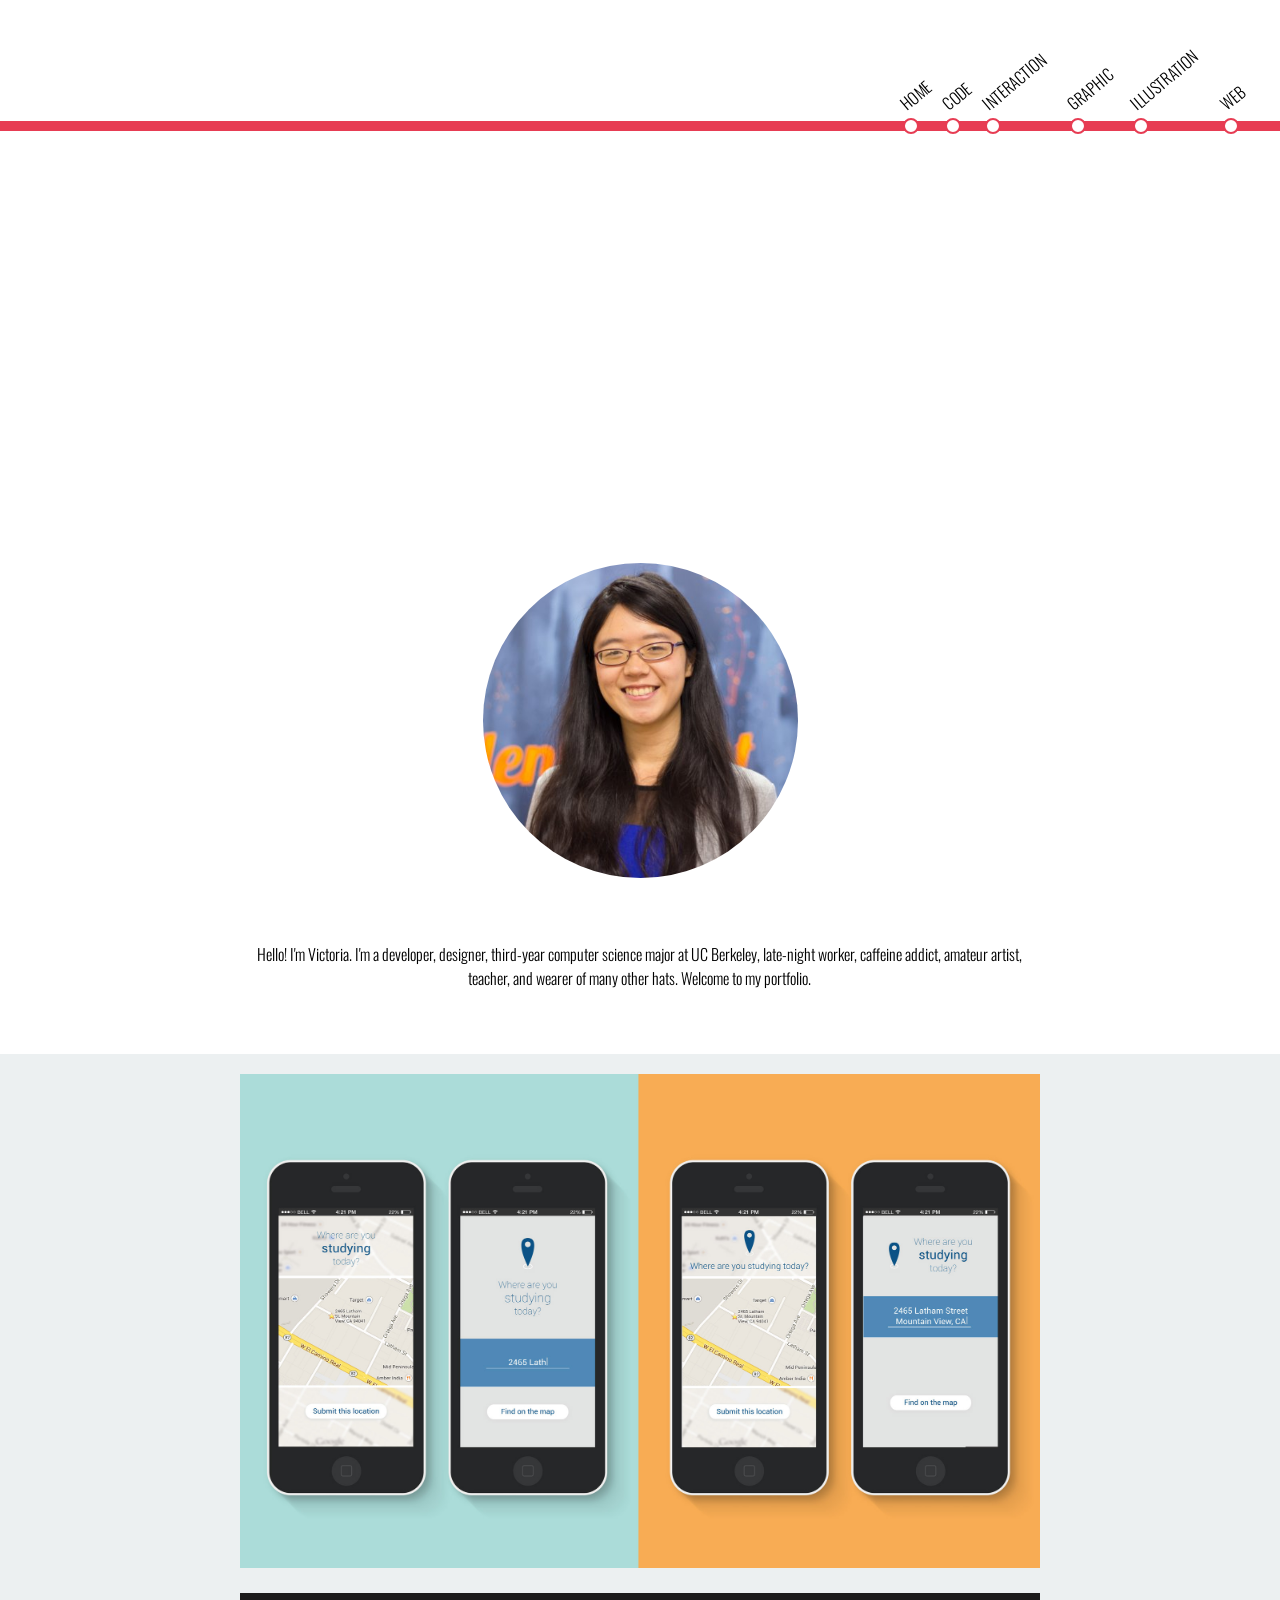
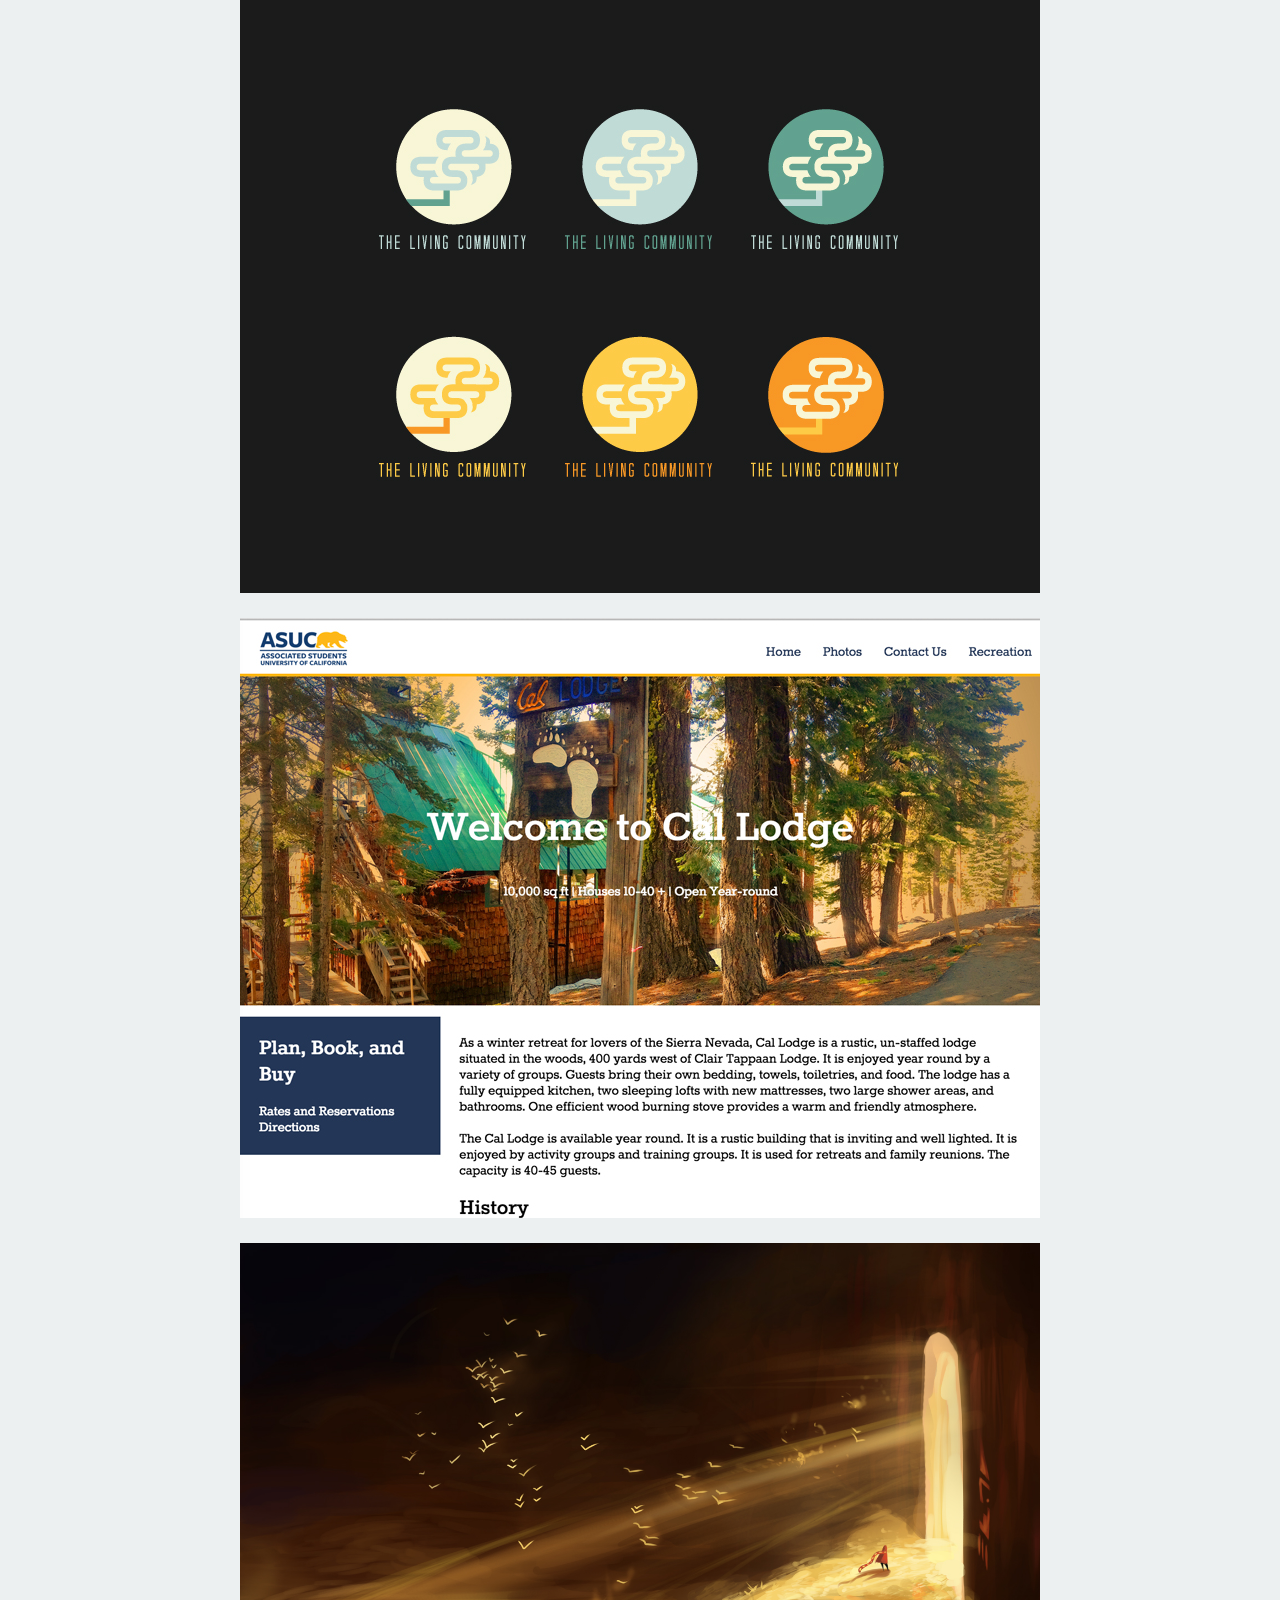
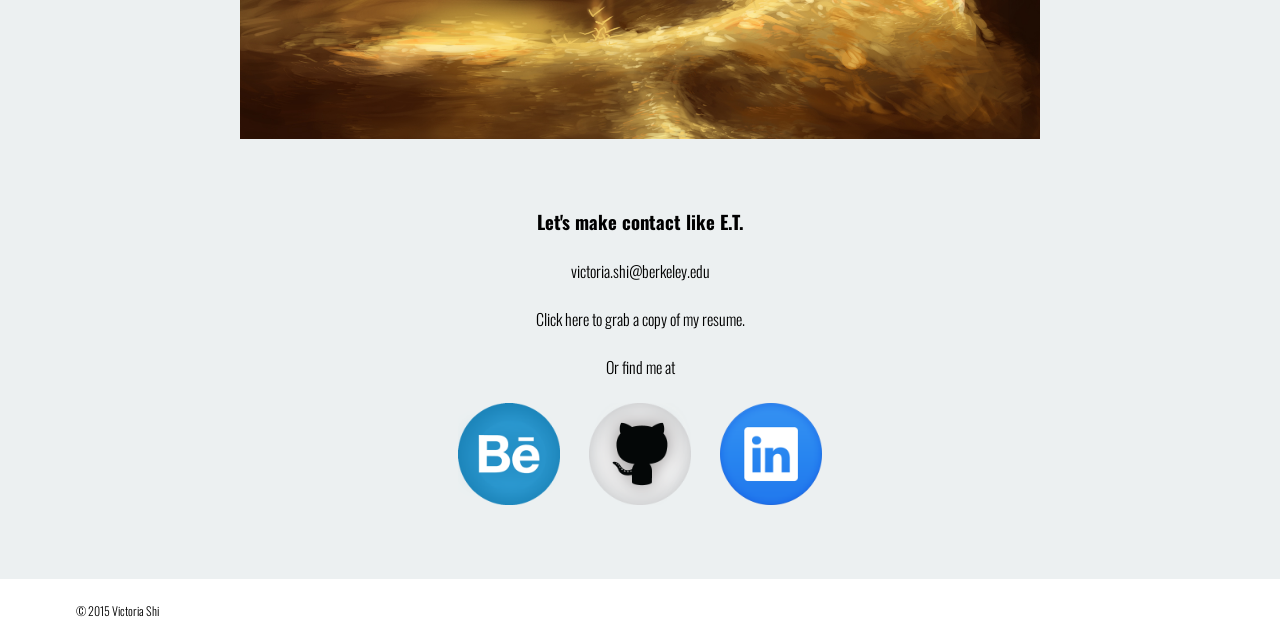
==== index.html @ dfdbf6af "add resume, highlighting" ====
<!DOCTYPE html>
<html>
    <head>
        <meta charset="utf-8">
        <meta http-equiv="X-UA-Compatible" content="IE=edge,chrome=1">
        <!-- Add jQuery library -->
        <script type="text/javascript" src="js/jquery-1.11.1.min.js"></script>
        <script type="text/javascript" src="js/jquery.fancybox.js"></script>
        <script src="js/parallax.min.js"></script>
        <script type="text/javascript" src="js/vs.js"></script>
        
        <link href='http://fonts.googleapis.com/css?family=Oswald:400,300' rel='stylesheet' type='text/css'>
        <link href='http://fonts.googleapis.com/css?family=Montserrat:400,700' rel='stylesheet' type='text/css'>
        <link type="text/css" rel="stylesheet" href="spreadsheet.css"/>    
        <link rel="icon" type="image/png" href="images/favicon.png" />
        <title>Victoria Shi</title>
        <meta name="description" content="">
    </head>
    
    <body>
        <div id="navbar" class="col-12">
            <div class="line-seperator" id="header-line"></div>
            <ul>
                <li><div class="navbar-link">
                    <a href="index.html">HOME</a>
                    </div>
                    <div class="stop"></div></li>
                <li><div class="navbar-link">
                    <a href="code.html">CODE</a>
                    </div>
                    <div class="stop"></div></li>
                <li><div class="navbar-link">
                    <a href="interactive.html">INTERACTION</a>
                    </div>
                    <div class="stop"></div></li>
                <li><div class="navbar-link">
                    <a href="graphic.html">GRAPHIC</a>
                    </div>
                    <div class="stop"></div></li>
                <li>
                    <div class="navbar-link">
                    <a href="illustration.html">ILLUSTRATION</a>
                    </div>
                    <div class="stop"></div></li>
                <li>
                    <div class="navbar-link">
                    <a href="web.html">WEB</a>
                    </div>
                    <div class="stop"></div></li>
            </ul>
        </div>
        <div class="parallax-window" id="header" data-parallax="scroll" data-image-src="images/subway_tunnel_edited.jpg" data-natural-width="2048" data-natural-height="1365">
            <div style="display: table-cell; text-align: center; vertical-align: middle">
                <h1 style="font-weight: 400; color:white">DEVELOP + DESIGN</h1>
                <p style="color:white">portfolio of victoria shi</p>
            </div>
        </div>
        <div id="prof-pic" class="col-12">
            <div id="circ-container">
            <img src="images/prof_pic.jpg" style="max-width:100%; max-height:100%">
            </div>
        </div>
        <div class="row">
        <div class="col-1"></div>
        <div class="col-10">
            <p style="max-width: 800px; margin:auto">Hello! I'm Victoria. I'm a developer, designer, third-year computer science major at UC Berkeley, late-night worker, caffeine addict, amateur artist, teacher, and wearer of many other hats. Welcome to my portfolio.</p>
        </div>
        <div class="col-1"></div>
        </div>
        
        <div class="index-portfolio">
            <ul>
                <li><a href="interactive.html"><img src="images/interactive/udacity_ios_mockup.jpg" style="height: 100%; width: 100%; max-width: 100%"></a></li>
                <li><a href="graphic.html"><img src="images/graphic/living_community.jpg" style="width: 100%; height: auto; max-width: 100%"></a></li>
                    <li><a href="web.html"><img src="images/web/CalLodge_home.jpg" style="height: 100%; width: 100%; max-width: 100%"></a></li>
                <li><a href="illustration.html"><img src="images/illustration/journey.jpg" style="height: 100%; width: 100%; max-width: 100%"></a></li>
            </ul>
        </div>
        <!--CONTACT-->
        <div class="row" id="contact">
            <div class="col-12">
                <h3>Let's make contact like E.T.</h3>
                <br>
                <p><a href="mailto:victoria.shi@berkeley.edu">victoria.shi@berkeley.edu</a></p><br>
                <p><a href="VictoriaShi_resume.pdf" download>Click here to grab a copy of my resume.</a></p><br>
                <p>Or find me at</p>
                <br>
                <div class="button" id="behance"><a href="https://www.behance.net/vshi"><img src="images/icons/behance.png" style="width:100%"></a></div>
                <div class="button" id="github"><a href="https://github.com/vshi"><img src="images/icons/github_w.png" style="width:100%"></a></div>
                <div class="button" id="linkedin"><a href="https://www.linkedin.com/pub/victoria-shi/81/a62/714/"><img src="images/icons/linkedin.png" style="width:100%"></a></div>
                <!--
                <div class="button" id="tumblr"><a href="http://carrionboy.tumblr.com/"><img src="images/icons/tumblr.png" style="width:100%"></a></div>
                <div class="button" id="deviantart"><a href="http://itsumik.deviantart.com/"><img src="images/icons/deviantart.png" style="width:100%"></a></div>
                -->
            </div>
        </div>
        <!--CONTACT_END-->
        <!--FOOTER-->
        <div class="row" id="footer">
            <div class="col-12">
                <p>&copy; 2015 Victoria Shi</p>
            </div>
        </div>
        <!--FOOTER_END-->
        
    </body>
    
</html>
---- spreadsheet.css ----
/*! normalize.css v3.0.2 | MIT License | git.io/normalize */

/**
 * 1. Set default font family to sans-serif.
 * 2. Prevent iOS text size adjust after orientation change, without disabling
 *    user zoom.
 */

html {
  font-family: sans-serif; /* 1 */
  -ms-text-size-adjust: 100%; /* 2 */
  -webkit-text-size-adjust: 100%; /* 2 */
}

/**
 * Remove default margin.
 */

body {
  margin: 0;
}

/* HTML5 display definitions
   ========================================================================== */

/**
 * Correct `block` display not defined for any HTML5 element in IE 8/9.
 * Correct `block` display not defined for `details` or `summary` in IE 10/11
 * and Firefox.
 * Correct `block` display not defined for `main` in IE 11.
 */

article,
aside,
details,
figcaption,
figure,
footer,
header,
hgroup,
main,
menu,
nav,
section,
summary {
  display: block;
}

/**
 * 1. Correct `inline-block` display not defined in IE 8/9.
 * 2. Normalize vertical alignment of `progress` in Chrome, Firefox, and Opera.
 */

audio,
canvas,
progress,
video {
  display: inline-block; /* 1 */
  vertical-align: baseline; /* 2 */
}

/**
 * Prevent modern browsers from displaying `audio` without controls.
 * Remove excess height in iOS 5 devices.
 */

audio:not([controls]) {
  display: none;
  height: 0;
}

/**
 * Address `[hidden]` styling not present in IE 8/9/10.
 * Hide the `template` element in IE 8/9/11, Safari, and Firefox < 22.
 */

[hidden],
template {
  display: none;
}

/* Links
   ========================================================================== */

/**
 * Remove the gray background color from active links in IE 10.
 */

a {
  background-color: transparent;
}

/**
 * Improve readability when focused and also mouse hovered in all browsers.
 */

a:active,
a:hover {
  outline: 0;
}

/* Text-level semantics
   ========================================================================== */

/**
 * Address styling not present in IE 8/9/10/11, Safari, and Chrome.
 */

abbr[title] {
  border-bottom: 1px dotted;
}

/**
 * Address style set to `bolder` in Firefox 4+, Safari, and Chrome.
 */

b,
strong {
  font-weight: bold;
}

/**
 * Address styling not present in Safari and Chrome.
 */

dfn {
  font-style: italic;
}

/**
 * Address variable `h1` font-size and margin within `section` and `article`
 * contexts in Firefox 4+, Safari, and Chrome.
 */

h1 {
  font-size: 2em;
}

/**
 * Address styling not present in IE 8/9.
 */

mark {
  background: #ff0;
  color: #000;
}

/**
 * Address inconsistent and variable font size in all browsers.
 */

small {
  font-size: 80%;
}

/**
 * Prevent `sub` and `sup` affecting `line-height` in all browsers.
 */

sub,
sup {
  font-size: 75%;
  line-height: 0;
  position: relative;
  vertical-align: baseline;
}

sup {
  top: -0.5em;
}

sub {
  bottom: -0.25em;
}

/* Embedded content
   ========================================================================== */

/**
 * Remove border when inside `a` element in IE 8/9/10.
 */

img {
  border: 0;
}

/**
 * Correct overflow not hidden in IE 9/10/11.
 */

svg:not(:root) {
  overflow: hidden;
}

/* Grouping content
   ========================================================================== */

/**
 * Address margin not present in IE 8/9 and Safari.
 */

figure {
  margin: 1em 40px;
}

/**
 * Address differences between Firefox and other browsers.
 */

hr {
  -moz-box-sizing: content-box;
  box-sizing: content-box;
  height: 0;
}

/**
 * Contain overflow in all browsers.
 */

pre {
  overflow: auto;
}

/**
 * Address odd `em`-unit font size rendering in all browsers.
 */

code,
kbd,
pre,
samp {
  font-family: monospace, monospace;
  font-size: 1em;
}

/* Forms
   ========================================================================== */

/**
 * Known limitation: by default, Chrome and Safari on OS X allow very limited
 * styling of `select`, unless a `border` property is set.
 */

/**
 * 1. Correct color not being inherited.
 *    Known issue: affects color of disabled elements.
 * 2. Correct font properties not being inherited.
 * 3. Address margins set differently in Firefox 4+, Safari, and Chrome.
 */

button,
input,
optgroup,
select,
textarea {
  color: inherit; /* 1 */
  font: inherit; /* 2 */
  margin: 0; /* 3 */
}

/**
 * Address `overflow` set to `hidden` in IE 8/9/10/11.
 */

button {
  overflow: visible;
}

/**
 * Address inconsistent `text-transform` inheritance for `button` and `select`.
 * All other form control elements do not inherit `text-transform` values.
 * Correct `button` style inheritance in Firefox, IE 8/9/10/11, and Opera.
 * Correct `select` style inheritance in Firefox.
 */

button,
select {
  text-transform: none;
}

/**
 * 1. Avoid the WebKit bug in Android 4.0.* where (2) destroys native `audio`
 *    and `video` controls.
 * 2. Correct inability to style clickable `input` types in iOS.
 * 3. Improve usability and consistency of cursor style between image-type
 *    `input` and others.
 */

button,
html input[type="button"], /* 1 */
input[type="reset"],
input[type="submit"] {
  -webkit-appearance: button; /* 2 */
  cursor: pointer; /* 3 */
}

/**
 * Re-set default cursor for disabled elements.
 */

button[disabled],
html input[disabled] {
  cursor: default;
}

/**
 * Remove inner padding and border in Firefox 4+.
 */

button::-moz-focus-inner,
input::-moz-focus-inner {
  border: 0;
  padding: 0;
}

/**
 * Address Firefox 4+ setting `line-height` on `input` using `!important` in
 * the UA stylesheet.
 */

input {
  line-height: normal;
}

/**
 * It's recommended that you don't attempt to style these elements.
 * Firefox's implementation doesn't respect box-sizing, padding, or width.
 *
 * 1. Address box sizing set to `content-box` in IE 8/9/10.
 * 2. Remove excess padding in IE 8/9/10.
 */

input[type="checkbox"],
input[type="radio"] {
  box-sizing: border-box; /* 1 */
  padding: 0; /* 2 */
}

/**
 * Fix the cursor style for Chrome's increment/decrement buttons. For certain
 * `font-size` values of the `input`, it causes the cursor style of the
 * decrement button to change from `default` to `text`.
 */

input[type="number"]::-webkit-inner-spin-button,
input[type="number"]::-webkit-outer-spin-button {
  height: auto;
}

/**
 * 1. Address `appearance` set to `searchfield` in Safari and Chrome.
 * 2. Address `box-sizing` set to `border-box` in Safari and Chrome
 *    (include `-moz` to future-proof).
 */

input[type="search"] {
  -webkit-appearance: textfield; /* 1 */
  -moz-box-sizing: content-box;
  -webkit-box-sizing: content-box; /* 2 */
  box-sizing: content-box;
}

/**
 * Remove inner padding and search cancel button in Safari and Chrome on OS X.
 * Safari (but not Chrome) clips the cancel button when the search input has
 * padding (and `textfield` appearance).
 */

input[type="search"]::-webkit-search-cancel-button,
input[type="search"]::-webkit-search-decoration {
  -webkit-appearance: none;
}

/**
 * Define consistent border, margin, and padding.
 */

fieldset {
  border: 1px solid #c0c0c0;
  margin: 0 2px;
  padding: 0.35em 0.625em 0.75em;
}

/**
 * 1. Correct `color` not being inherited in IE 8/9/10/11.
 * 2. Remove padding so people aren't caught out if they zero out fieldsets.
 */

legend {
  border: 0; /* 1 */
  padding: 0; /* 2 */
}

/**
 * Remove default vertical scrollbar in IE 8/9/10/11.
 */

textarea {
  overflow: auto;
}

/**
 * Don't inherit the `font-weight` (applied by a rule above).
 * NOTE: the default cannot safely be changed in Chrome and Safari on OS X.
 */

optgroup {
  font-weight: bold;
}

/* Tables
   ========================================================================== */

/**
 * Remove most spacing between table cells.
 */

table {
  border-collapse: collapse;
  border-spacing: 0;
}

td,
th {
  padding: 0;
}

/*<!-- DEFAULT COLORS -->

             
        <!-- END DEFAULT COLORS -->*/

*{
    box-sizing: border-box; 
    margin: 0px;
    padding: 0px; 
    outline: none;
    border: 0px;
    font-family: 'Oswald', sans-serif;
    list-style: none;
}

.grid-container{
    box-sizing: border-box; 
    margin-left: auto;
    margin-right: auto;
    width: 100%; 
    max-width: 940px;      
}
.row{
    min-height:1px;
}
/*-- CLEARFIX HACK -- */ 
.row:before, .row:after {
    content:"";
    display: table ;
    clear:both;
}

[class*='col-'] {
    padding: 5% 0%;
    text-align: center;
    font-weight:300;
    float: left; 
    min-height: 1px; 
    /*-- GUTTER -- */

}

.col-1{ width: 8.33%; }
.col-2{ width: 16.67%; }
.col-3{ width: 25%; }
.col-4{ width: 33.33%; }
.col-5{ width: 41.66%; }
.col-6{ width: 50%; }
.col-7{ width: 58.33%; }
.col-8{ width: 66.67%; }
.col-9{ width: 75%; }
.col-10{ width: 83.33%; }
.col-11{ width: 91.66%; }
.col-12{ width: 100%; }
::-moz-selection { /* Code for Firefox */
    background: #E73C53;
}

::selection {
    background: #E73C53;
}
a{
    text-decoration: none;
    color: inherit;
}a:hover{
    opacity: 0.4;
    transition: .15s ease-in;
}
#navbar{
    display: block;
    height: 20vmin;
    background-color: white;
}
#navbar ul{
    float: right;
    margin-right: 2vmax;
}
#navbar li{
    padding: 20px 0px 20px 0px;
    margin-right: 0.5vw;
    display: inline-block;

}
#header-line.line-seperator{ 
    position: relative;
    top: 57px;
    height: 10px;
    z-index: 1;
    background-color: #E73C53; /*red */
}

.navbar-link{
    font-size: 1em;
    font-family: "Montserrat", sans-serif;
    display: block;
    -ms-transform: rotate(-40deg); /* IE 9 */ 
    -ms-transform-origin: 0% 50%; /* IE 9 */
    -webkit-transform: rotate(-40deg); /* Chrome, Safari, Opera */
    -webkit-transform-origin: 0% 50%; /* Chrome, Safari, Opera */
    transform: rotate(-40deg);
    transform-origin: 0% 50%;
}

.stop{
    position: relative;
    display: block;
    border-radius: 100%;
    width: 1em;
    height: 1em;
    border: 2px solid #E73C53;
    background-color: white;
    z-index: 100;
}
h1{
    font-family: "Montserrat";
    vertical-align: middle;
    display: inline-block;
    text-align: center;
    font-size: 3vmax;
    letter-spacing: 0.5vmin;
}
.parallax-window{
    display: block;
    background: transparent;
}
#header{
    width: 100%;
    height: 60vmin;
    display: table;
}
[class*='header-stop-']{
    vertical-align: middle;
    display: inline-block;
    margin-right: 1vmax;
    border-radius: 100%;
    width: 4vmax;
    height: 4vmax;
    z-index: 100;
}
.header-stop-code{
    background-color: #3498db /*blue*/;
}
.header-stop-interactive{
    background-color: #1abc9c /*turquoise*/;
}
.header-stop-graphic{
    background-color: #f1c40f /*yellow*/;
}
.header-stop-illustration{
    background-color: #9b59b6 /*purple*/;
}
.header-stop-web{
    background-color: #e67e22 /*orange*/;
}
.header-stoptxt{
    font-family: "Montserrat";
    color: white;
    font-size: 2vmax;
    top: 17%;
    position: relative;
}
#prof-pic{
    padding: 0;
}
.parallax-window p{
    font-size: 2vmax;
    font-weight: 300;
}
#smart-suds-portfolio{
    background-color: #ecf0f1;
}
.smart-suds-portfolio{
    max-width: 800px;
    background-color: white;
    padding: 30px;
    margin-left:auto;
    margin-right:auto;
}
.smart-suds-portfolio > *{
    margin-top: 15px;
    margin-bottom: 15px;
}
/*green: #8aba60*/
.smart-suds-title{
    font-family: "Montserrat";
    font-size: 3vmax;
    color: #8aba60;
}
.smart-suds-portfolio p{
    text-align: left;
    text-indent: 15px;
    font-family: "Vollkorn";
    font-weight: 400;
    font-size: 12px;
}
.smart-suds-portfolio ul{
    padding-left: 40px;
}
.smart-suds-portfolio ul li{
    list-style-type: disc;
    text-align: left;
    font-family: "Vollkorn";
    font-weight: 400;
    font-size: 12px;
}
.smart-suds-portfolio img{
    width: 80%;
}
.index-portfolio{
    background-color: #ecf0f1;
}
.index-portfolio li{
    padding-top: 20px;
    margin-left: auto;
    margin-right: auto;
    width: 100%;
    max-width: 800px;
}
#circ-container{
    margin-left: auto;
    margin-right: auto;
    margin-top: -17.5vmin;
    width: 35vmin;
    height: 35vmin;
    overflow: hidden;
    border-radius: 100%;
}
.top{
    display: block;
    height: 70vmin;
}
.portfolio{
    display: block;
    background-color: #ecf0f1; /*grey*/
}
[class*='p-item']{
    width: 100%;
    padding: 10px 0px 10px 0px;
}
[class*='p-item']:nth-child(1){
    padding-top: 20px;
}
[class*='p-item']:nth-last-child(1){
    padding-bottom: 20px;
}


.p-caption-illustration{
    width: 30vw;
}

#p-caption{
    margin: auto;
    table-layout: fixed;
}
td ul{
    font-weight:300;
    font-size: 0.8em;
}
td{
    color: black;
    border-bottom: 1px solid black;
    padding: 3px;
    height: 50px;
    width: 50px;
}
td p{
    font-weight:300;
    font-size: 0.8em;
}

th{
    height: 10px;
}
.th-code{
    background-color: #3498db;
}
.th-interactive{
    background-color: #1abc9c;
}
.th-graphic{
    background-color: #f1c40f;
}
.th-illustration{
    background-color: #9b59b6;
}
.th-web{
    background-color: #e67e22;
}
td img{
    width: 100%;
    height: 100%;
}
.p-title{
    font-family: "Montserrat";
    font-size: 3vmax;
}
[class*='p-caption']{
    vertical-align: top;
    display: inline-block;
    width: 30vw;
    
}
[class*='p-img']{
    display: inline-block;
    background-color: #ffffff;
    width: 70vw;
    height: 100%;
    overflow: hidden;
    margin-right: auto; margin-left: auto;
    margin-bottom: -5px;
}
.p-img img{
    
    width: auto;
    height: 100%;
    margin: auto;
    display: block; 
}
.p-img-illustration{
    text-align: center;
}

.title-stop{
    margin-right: 1vmax;
    display: table-cell;
    border-radius: 100%;
    width: 4vmax;
    height: 4vmax;
    background-color: #E73C53;
    z-index: 100;
}

.button{
    margin: 0% 1%;
    display:inline-block;
    overflow:hidden;
    width:8%;
}
.button:hover{
    -o-transition:.4s;
    -ms-transition:.4s;
    -moz-transition:.4s;
    -webkit-transition:.4s;
    ease-in-out:.4s;
    opacity: 0.7;
}
#contact{
    background-color: #ecf0f1;
}
#footer > [class*='col-']{
    margin-top: 10px;
    padding: 1%;
}
#footer p{
    padding-left: 5%;
    float:left;
    font-size: 0.75em;
}
.scroll-u:hover{
    -o-transition:.3s;
    -ms-transition:.3s;
    -moz-transition:.3s;
    -webkit-transition:.3s;
    ease-in-out:.3s;
    opacity: 0.7;
}
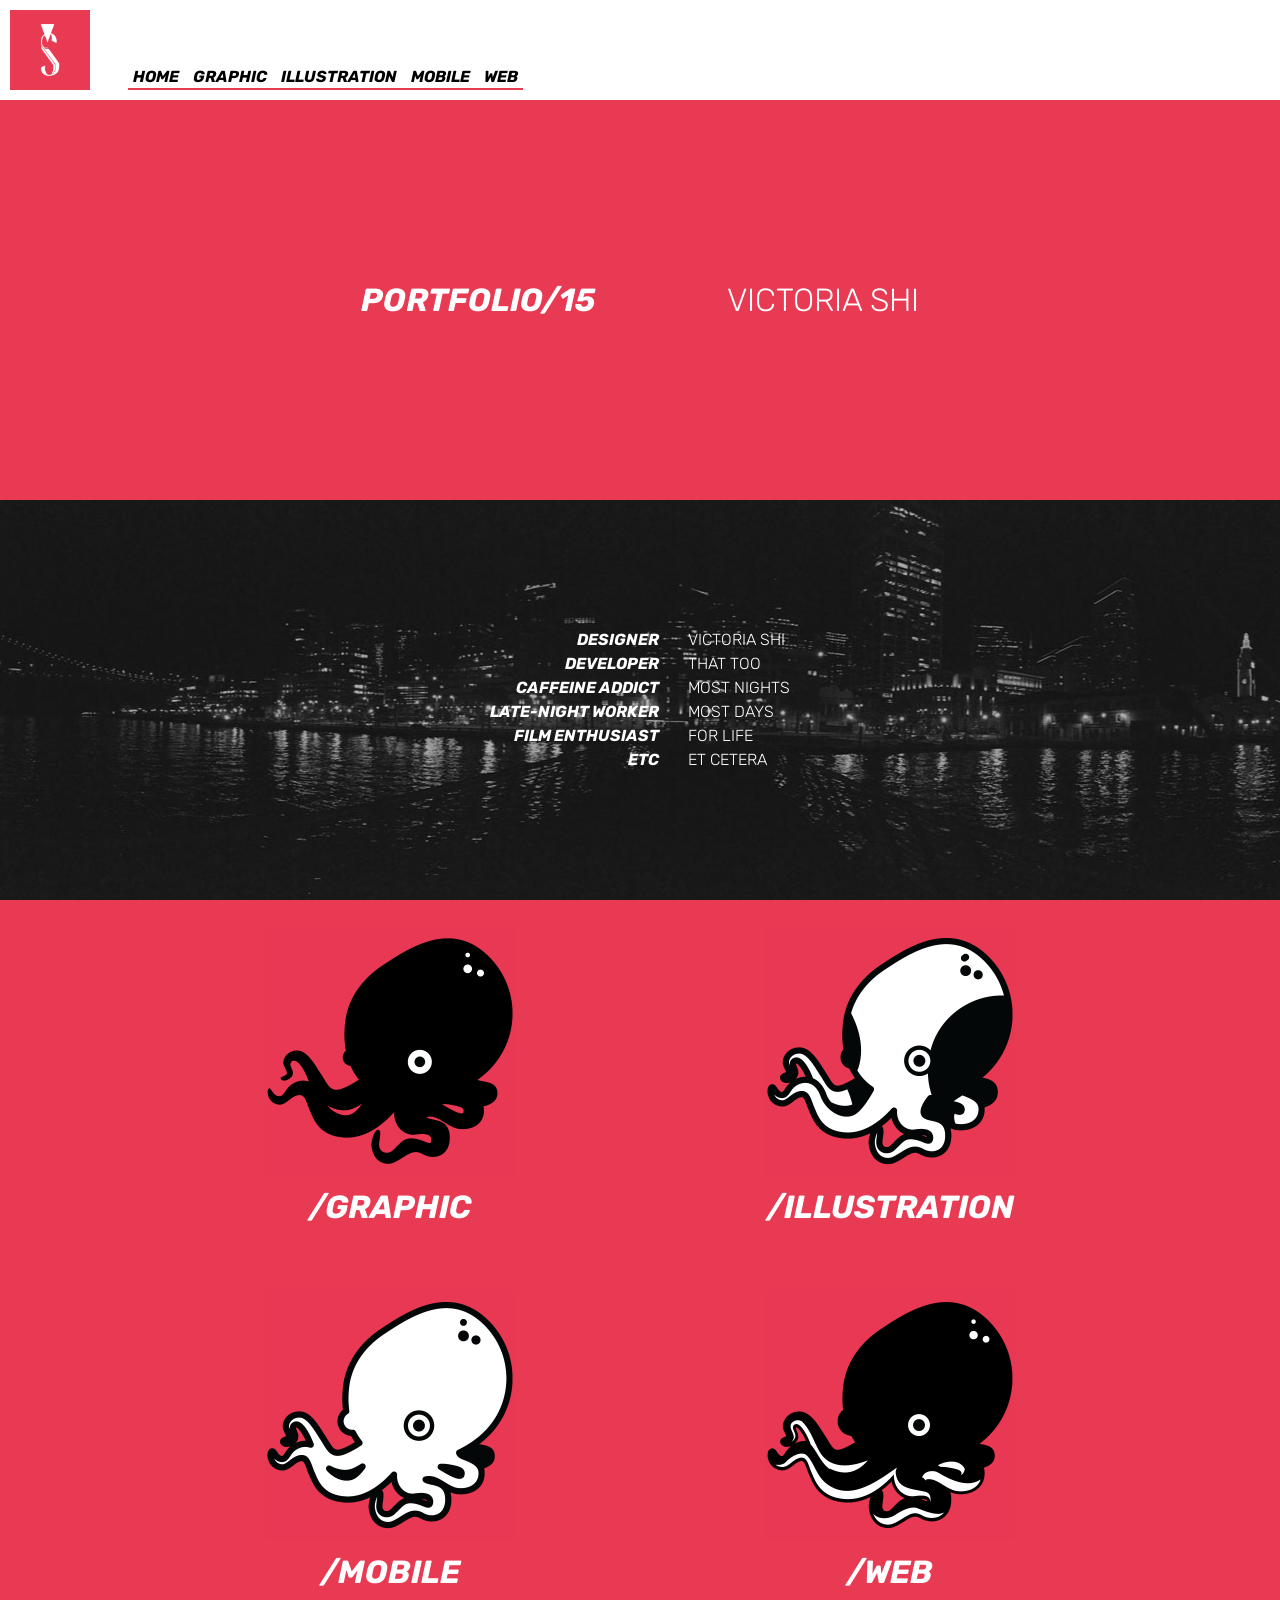
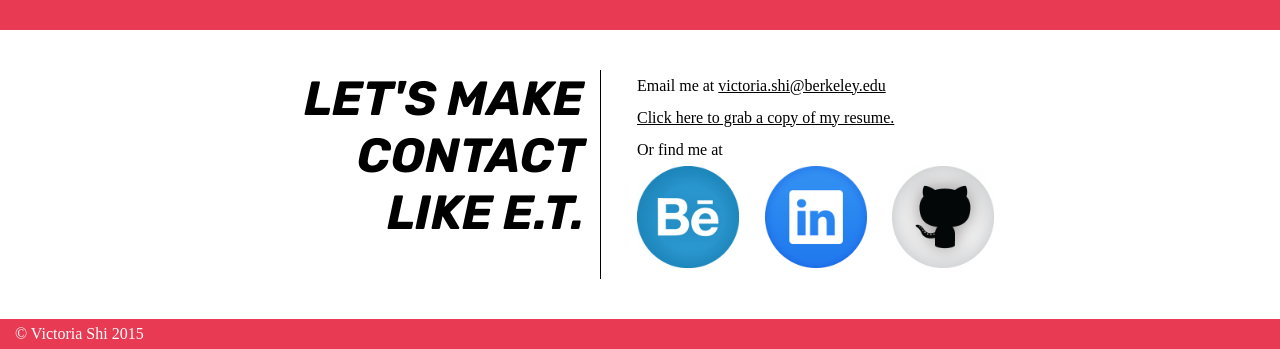
==== commit fc33eec6: "portfolio fa15" ====
--- a/index.html
+++ b/index.html
@@ -1,108 +1,137 @@
 <!DOCTYPE html>
-<html>
-    <head>
-        <meta charset="utf-8">
-        <meta http-equiv="X-UA-Compatible" content="IE=edge,chrome=1">
-        <!-- Add jQuery library -->
-        <script type="text/javascript" src="js/jquery-1.11.1.min.js"></script>
-        <script type="text/javascript" src="js/jquery.fancybox.js"></script>
-        <script src="js/parallax.min.js"></script>
-        <script type="text/javascript" src="js/vs.js"></script>
-        
-        <link href='http://fonts.googleapis.com/css?family=Oswald:400,300' rel='stylesheet' type='text/css'>
-        <link href='http://fonts.googleapis.com/css?family=Montserrat:400,700' rel='stylesheet' type='text/css'>
-        <link type="text/css" rel="stylesheet" href="spreadsheet.css"/>    
-        <link rel="icon" type="image/png" href="images/favicon.png" />
-        <title>Victoria Shi</title>
-        <meta name="description" content="">
-    </head>
+<html lang="en">
+<head>
+<meta http-equiv="content-type" content="text/html; charset=utf-8">
+<link rel="stylesheet" type="text/css" href="style.css">
+<link rel="icon" 
+      type="image/png" 
+      href="favicon.png">
+<link href='https://fonts.googleapis.com/css?family=Rubik:300,700italic' rel='stylesheet' type='text/css'>
+<script src="https://ajax.googleapis.com/ajax/libs/jquery/1.11.3/jquery.min.js"></script>
+<script src="javascript/vs.js"></script>
+<title>Victoria Shi's Portfolio</title>
+</head>
+<body>
+<div class="top">
+    <div class="navbar-icon">
+        <a href="index.html"><img src="images/personal-icon.png"></a>
+    </div>
+    <div class="navbar">
+        <ul>
+        <li><a href="/index.html">Home</a></li>
+        <li><a href="/graphic.html">Graphic</a></li>
+        <li><a href="/illustration.html">Illustration</a></li>
+        <li><a href="/mobile.html">Mobile</a></li>
+        <li><a href="/web.html">Web</a></li>
+    </ul>
+    <div class="underbar"></div>
+    </div>
     
-    <body>
-        <div id="navbar" class="col-12">
-            <div class="line-seperator" id="header-line"></div>
-            <ul>
-                <li><div class="navbar-link">
-                    <a href="index.html">HOME</a>
-                    </div>
-                    <div class="stop"></div></li>
-                <li><div class="navbar-link">
-                    <a href="code.html">CODE</a>
-                    </div>
-                    <div class="stop"></div></li>
-                <li><div class="navbar-link">
-                    <a href="interactive.html">INTERACTION</a>
-                    </div>
-                    <div class="stop"></div></li>
-                <li><div class="navbar-link">
-                    <a href="graphic.html">GRAPHIC</a>
-                    </div>
-                    <div class="stop"></div></li>
-                <li>
-                    <div class="navbar-link">
-                    <a href="illustration.html">ILLUSTRATION</a>
-                    </div>
-                    <div class="stop"></div></li>
-                <li>
-                    <div class="navbar-link">
-                    <a href="web.html">WEB</a>
-                    </div>
-                    <div class="stop"></div></li>
-            </ul>
-        </div>
-        <div class="parallax-window" id="header" data-parallax="scroll" data-image-src="images/subway_tunnel_edited.jpg" data-natural-width="2048" data-natural-height="1365">
-            <div style="display: table-cell; text-align: center; vertical-align: middle">
-                <h1 style="font-weight: 400; color:white">DEVELOP + DESIGN</h1>
-                <p style="color:white">portfolio of victoria shi</p>
+</div>
+<div id="title">
+    <p>Portfolio/15</p>
+    <p class="text-emphasis-light">Victoria Shi</p>
+</div>
+<div id="about">
+    <span class="text-emphasis positions">
+        <p>Designer</p>
+        <p>Developer</p>
+        <p>Caffeine addict</p>
+        <p>Late-night worker</p>
+        <p>Film enthusiast</p>
+        <p>etc</p>
+    </span>
+    <span class="text-emphasis-light names">
+        <p>Victoria Shi</p>
+        <p>That too</p>
+        <p>Most nights</p>
+        <p>Most days</p>
+        <p>For life</p>
+        <p>Et cetera</p>
+    </span>
+</div>
+<div class="link-container">
+<div class="link">
+    <div class="img-fill dark"><img src="images/octopus-1-mask.png">
+    </div>
+    <div class="content">
+        <span><a href="graphic.html">/Graphic</a></span>
+    </div>
+</div><div class="link">
+    <div class="img-fill light">
+        <img src="images/octopus-3-mask.png">
+    </div>
+    <div class="content">
+        <span><a href="illustration.html">/Illustration</a></span>
+    </div>
+</div><div class="link">
+    <div class="img-fill light">
+        <img src="images/octopus-2-mask.png">
+    </div>
+    <div class="content">
+        <span><a href="mobile.html">/Mobile</a></span>
+    </div>
+</div><div class="link">
+    <div class="img-fill dark">
+        <img src="images/octopus-4-mask.png">
+    </div>
+    <div class="content">
+        <span><a href="web.html">/Web</a></span>
+    </div>
+</div>
+</div>
+    <div class="contact">
+        <div class="left"><p>Let's make contact like E.T.</p></div><div class="right">
+                    <p>Email me at 
+<a href="mailto:victoria.shi@berkeley.edu" target="_top">victoria.shi@berkeley.edu</a>
+        </p>
+        <p><a href="VictoriaShi_resume.pdf" download>Click here to grab a copy of my resume.</a></p>
+        <p>Or find me at</p>
+        <div class="contact-links-container">
+            <div class="img-container">
+                <a href="https://www.behance.net/vshi" target="_blank"><img src="images/icons/behance.png" alt="Behance icon"></a>
+            </div>
+            <div class="img-container">
+                <a href="https://www.linkedin.com/in/vshiberkeley" target="_blank">
+                <img src="images/icons/linkedin.png" alt="LinkedIn icon"></a>
+                
+            </div>
+            <div class="img-container">
+                <a href="https://github.com/vshi" target="_blank">
+                <img src="images/icons/github_w.png" alt="Github icon"></a>  
             </div>
         </div>
-        <div id="prof-pic" class="col-12">
-            <div id="circ-container">
-            <img src="images/prof_pic.jpg" style="max-width:100%; max-height:100%">
-            </div>
-        </div>
-        <div class="row">
-        <div class="col-1"></div>
-        <div class="col-10">
-            <p style="max-width: 800px; margin:auto">Hello! I'm Victoria. I'm a developer, designer, third-year computer science major at UC Berkeley, late-night worker, caffeine addict, amateur artist, teacher, and wearer of many other hats. Welcome to my portfolio.</p>
-        </div>
-        <div class="col-1"></div>
         </div>
         
-        <div class="index-portfolio">
-            <ul>
-                <li><a href="interactive.html"><img src="images/interactive/udacity_ios_mockup.jpg" style="height: 100%; width: 100%; max-width: 100%"></a></li>
-                <li><a href="graphic.html"><img src="images/graphic/living_community.jpg" style="width: 100%; height: auto; max-width: 100%"></a></li>
-                    <li><a href="web.html"><img src="images/web/CalLodge_home.jpg" style="height: 100%; width: 100%; max-width: 100%"></a></li>
-                <li><a href="illustration.html"><img src="images/illustration/journey.jpg" style="height: 100%; width: 100%; max-width: 100%"></a></li>
-            </ul>
-        </div>
-        <!--CONTACT-->
-        <div class="row" id="contact">
-            <div class="col-12">
-                <h3>Let's make contact like E.T.</h3>
-                <br>
-                <p><a href="mailto:victoria.shi@berkeley.edu">victoria.shi@berkeley.edu</a></p><br>
-                <p><a href="VictoriaShi_resume.pdf" download>Click here to grab a copy of my resume.</a></p><br>
-                <p>Or find me at</p>
-                <br>
-                <div class="button" id="behance"><a href="https://www.behance.net/vshi"><img src="images/icons/behance.png" style="width:100%"></a></div>
-                <div class="button" id="github"><a href="https://github.com/vshi"><img src="images/icons/github_w.png" style="width:100%"></a></div>
-                <div class="button" id="linkedin"><a href="https://www.linkedin.com/pub/victoria-shi/81/a62/714/"><img src="images/icons/linkedin.png" style="width:100%"></a></div>
-                <!--
-                <div class="button" id="tumblr"><a href="http://carrionboy.tumblr.com/"><img src="images/icons/tumblr.png" style="width:100%"></a></div>
-                <div class="button" id="deviantart"><a href="http://itsumik.deviantart.com/"><img src="images/icons/deviantart.png" style="width:100%"></a></div>
-                -->
-            </div>
-        </div>
-        <!--CONTACT_END-->
-        <!--FOOTER-->
-        <div class="row" id="footer">
-            <div class="col-12">
-                <p>&copy; 2015 Victoria Shi</p>
-            </div>
-        </div>
-        <!--FOOTER_END-->
-        
-    </body>
-    
-</html>+
+    </div>
+
+    <!--
+<div class="link" id="graphic">
+    <div class="background-image"></div>
+    <div class="content">
+        <span class="text-emphasis"><p>Graphic</p></span>
+    </div>
+</div><a class="link" id="illustration" href="illustration.html">
+    <div class="background-image"></div>
+    <div class="content">
+        <span class="text-emphasis"><p>Illustration</p></span>
+    </div>
+</a><div class="link" id="mobile">
+    <div class="background-image"></div>
+    <div class="content">
+        <span class="text-emphasis"><p>Mobile</p></span>
+    </div>
+</div><div class="link" id="web">
+    <div class="background-image"></div>
+    <div class="content">
+        <span class="text-emphasis"><p>Web</p></span>
+    </div>-->
+</div>
+<div class="footer">
+    <p>&copy; Victoria Shi 2015</p>
+</div>
+</body>
+</html>
+
+
--- a/style.css
+++ b/style.css
@@ -0,0 +1,661 @@
+.text-emphasis, .text-emphasis-light, .navbar ul li a, .title-left, .contact .left, .mobile-container .item .caption .title,
+.graphic-container .item .caption .title,
+.smart-suds-container .item .caption .title,
+.web-container .item .caption .title, .web-container #stitch-container #stitch-text .title, #title, .link .content {
+  font-family: 'Rubik', 'Helvetica Neue', Helvetica, Arial, sans-serif;
+  font-weight: 700;
+  font-style: italic;
+  font-size: 1em;
+  text-transform: uppercase; }
+
+.text-emphasis-light {
+  font-style: normal;
+  font-weight: 300; }
+
+.text-light, .footer, .navbar ul li, .description-right, .contact .right, .mobile-container .item .caption .description,
+.graphic-container .item .caption .description,
+.smart-suds-container .item .caption .description,
+.web-container .item .caption .description, .web-container #stitch-container #stitch-text .description {
+  font-family: 'Roboto Slab', serif;
+  font-weight: 300;
+  font-size: 1em; }
+
+.footer {
+  color: white;
+  background-color: #e83a53;
+  height: 30px; }
+  .footer p {
+    line-height: 30px;
+    margin-left: 15px; }
+
+.top {
+  position: relative;
+  background-color: white;
+  background-position: left center;
+  background-size: 120% auto;
+  width: 100vw;
+  height: 10vw;
+  min-height: 50px;
+  max-height: 100px; }
+
+.navbar {
+  position: absolute;
+  left: 10vw;
+  bottom: 10px;
+  max-width: 90vw; }
+  .navbar ul li {
+    padding: 2px 5px;
+    color: white;
+    display: inline-block; }
+    .navbar ul li a {
+      color: black; }
+    .navbar ul li a:hover {
+      color: #e83a53; }
+    .navbar ul li a:active {
+      color: #e83a53; }
+  .navbar .underbar {
+    height: 2px;
+    background-color: #e83a53; }
+
+.navbar-icon {
+  box-sizing: border-box;
+  padding: 10px;
+  width: 10vw;
+  height: 10vw;
+  min-height: 50px;
+  max-height: 100px;
+  min-width: 50px;
+  max-width: 100px;
+  background-color: white;
+  position: absolute; }
+  .navbar-icon img {
+    width: 100%;
+    height: auto; }
+
+@media only screen and (max-width: 500px) {
+  .top {
+    height: auto;
+    min-height: inherit; }
+
+  .navbar-icon {
+    padding: 0;
+    margin-top: 5px;
+    position: static;
+    overflow: hidden;
+    float: none;
+    text-align: center;
+    min-width: 100vw;
+    display: block; }
+    .navbar-icon img {
+      display: inline-block;
+      margin-right: auto;
+      margin-left: auto;
+      height: 100%;
+      width: auto; }
+
+  .navbar {
+    padding-left: 5px;
+    padding-bottom: 5px;
+    position: static;
+    display: block;
+    width: auto; }
+    .navbar ul li a {
+      font-size: .6em; } }
+* {
+  padding: 0;
+  margin: 0; }
+
+a {
+  text-decoration: none;
+  color: inherit; }
+
+.title-left, .contact .left, .mobile-container .item .caption .title,
+.graphic-container .item .caption .title,
+.smart-suds-container .item .caption .title,
+.web-container .item .caption .title, .web-container #stitch-container #stitch-text .title {
+  vertical-align: top;
+  display: inline-block;
+  word-break: break-all;
+  width: 40%;
+  padding-right: 2%;
+  text-align: right;
+  box-sizing: border-box;
+  font-size: 3em; }
+  .title-left a, .contact .left a, .mobile-container .item .caption .title a,
+  .graphic-container .item .caption .title a,
+  .smart-suds-container .item .caption .title a,
+  .web-container .item .caption .title a, .web-container #stitch-container #stitch-text .title a {
+    color: inherit; }
+  .title-left a:hover, .contact .left a:hover, .mobile-container .item .caption .title a:hover,
+  .graphic-container .item .caption .title a:hover,
+  .smart-suds-container .item .caption .title a:hover,
+  .web-container .item .caption .title a:hover, .web-container #stitch-container #stitch-text .title a:hover {
+    opacity: 0.5; }
+
+.title-center {
+  font-size: 3em;
+  word-break: normal;
+  width: 100%;
+  padding: 0;
+  text-align: center;
+  border: none;
+  display: inline; }
+
+.description-center {
+  border: none;
+  padding-left: 0;
+  width: 100%; }
+
+.description-right, .contact .right, .mobile-container .item .caption .description,
+.graphic-container .item .caption .description,
+.smart-suds-container .item .caption .description,
+.web-container .item .caption .description, .web-container #stitch-container #stitch-text .description {
+  border-left: 1px solid black;
+  line-height: 2em;
+  box-sizing: border-box;
+  vertical-align: top;
+  display: inline-block;
+  font-size: .7em;
+  text-indent: 20px;
+  text-align: left;
+  padding-left: 2%;
+  width: 50%;
+  text-transform: none; }
+
+.large-banner, #title, #about, .header {
+  width: 100vw;
+  height: 40vw;
+  max-height: 400px;
+  text-align: center; }
+
+#title {
+  background-color: #e83a53; }
+  #title p {
+    color: white;
+    display: inline-block;
+    font-size: 2em;
+    padding: 0 5vw;
+    position: relative;
+    top: 50%;
+    -webkit-transform: translateY(-50%);
+    -ms-transform: translateY(-50%);
+    transform: translateY(-50%); }
+
+.contact {
+  margin-right: auto;
+  margin-left: auto;
+  max-width: 800px;
+  padding: 40px 0;
+  text-align: center; }
+  .contact a {
+    text-decoration: underline; }
+  .contact a:hover {
+    opacity: 0.5; }
+  .contact .left {
+    word-break: keep-all; }
+  .contact .right {
+    font-size: 1em; }
+  .contact .contact-links-container {
+    display: flex;
+    justify-content: center; }
+  .contact img {
+    max-width: 80%; }
+
+#about {
+  background-color: black;
+  background-image: url(images/sf-night.jpg);
+  background-size: cover;
+  background-position: center center;
+  text-align: center; }
+  #about span {
+    line-height: 1.5em;
+    color: white;
+    display: inline-block;
+    padding: 0 1vw;
+    position: relative;
+    top: 50%;
+    -webkit-transform: translateY(-50%);
+    -ms-transform: translateY(-50%);
+    transform: translateY(-50%); }
+  #about span.names {
+    text-align: left; }
+  #about span.positions {
+    text-align: right; }
+
+.link-container {
+  text-align: center;
+  background-color: #e83a53; }
+
+.link {
+  background-color: #e83a53;
+  padding: 2vw 0;
+  text-align: center; }
+  .link:hover {
+    color: white; }
+  .link .img-fill {
+    -webkit-transition: background-color 0.3s;
+    -moz-transition: background-color 0.3s;
+    -ms-transition: background-color 0.3s;
+    -o-transition: background-color 0.3s;
+    transition: background-color 0.3s;
+    display: inline-block;
+    width: 50%;
+    padding: 0; }
+    .link .img-fill.light {
+      background-color: white; }
+    .link .img-fill.dark {
+      background-color: black; }
+    .link .img-fill:hover {
+      background-color: #e83a53; }
+    .link .img-fill img {
+      width: 100%;
+      vertical-align: bottom; }
+  .link .content {
+    padding: 1vw 0;
+    font-size: 2em; }
+    .link .content span a {
+      color: white; }
+    .link .content span a:hover {
+      color: black; }
+
+.header {
+  background-position: center center;
+  background-size: cover; }
+  .header span {
+    display: inline-block;
+    position: relative;
+    top: 50%;
+    -webkit-transform: translateY(-50%);
+    -ms-transform: translateY(-50%);
+    transform: translateY(-50%);
+    font-size: 2em;
+    color: white; }
+  .header img {
+    height: 2em;
+    position: relative;
+    top: 50%;
+    -webkit-transform: translateY(-50%);
+    -ms-transform: translateY(-50%);
+    transform: translateY(-50%); }
+  .header#header-illustration {
+    background-image: url(images/illustration.JPG); }
+  .header#header-mobile {
+    background-image: url(images/mobile.jpg); }
+  .header#header-graphic {
+    background-image: url(images/graphic.jpg); }
+  .header#header-smart-suds {
+    background-image: url(images/smart-suds/laundromat.jpg); }
+  .header#header-web {
+    background-image: url(images/stripes2-edited.jpg); }
+
+.illustration-container {
+  text-align: center;
+  padding: 5%;
+  max-width: 1000px;
+  margin-right: auto;
+  margin-left: auto;
+  background-color: white;
+  align-items: center;
+  display: flex;
+  flex-wrap: wrap;
+  flex-direction: row;
+  justify-content: space-around; }
+  .illustration-container .item {
+    border: 1px solid #f7f7f7;
+    margin-bottom: 1%;
+    padding: 5px;
+    position: relative;
+    overflow: hidden;
+    box-sizing: border-box;
+    background-color: white;
+    width: 49%; }
+    .illustration-container .item img {
+      width: 100%;
+      height: auto;
+      position: relative; }
+    .illustration-container .item .caption {
+      position: absolute;
+      background-color: black;
+      top: 5px;
+      left: 5px;
+      bottom: 5px;
+      right: 5px;
+      color: white; }
+    .illustration-container .item .caption span {
+      display: inline;
+      position: absolute;
+      bottom: 5%;
+      width: 90%; }
+      .illustration-container .item .caption span.title {
+        overflow: hidden;
+        left: 5%;
+        text-align: left;
+        font-size: 3em;
+        word-break: break-all; }
+      .illustration-container .item .caption span.description {
+        display: none; }
+
+.mobile-container .item,
+.graphic-container .item,
+.smart-suds-container .item,
+.web-container .item {
+  padding: 40px 20px;
+  box-sizing: border-box;
+  width: 100vw;
+  text-align: center; }
+  .mobile-container .item:nth-of-type(odd),
+  .graphic-container .item:nth-of-type(odd),
+  .smart-suds-container .item:nth-of-type(odd),
+  .web-container .item:nth-of-type(odd) {
+    background-color: #f7f7f7; }
+  .mobile-container .item:nth-of-type(even),
+  .graphic-container .item:nth-of-type(even),
+  .smart-suds-container .item:nth-of-type(even),
+  .web-container .item:nth-of-type(even) {
+    background-color: white; }
+  .mobile-container .item.full-vertical .screens,
+  .graphic-container .item.full-vertical .screens,
+  .smart-suds-container .item.full-vertical .screens,
+  .web-container .item.full-vertical .screens {
+    flex-direction: column;
+    flex-wrap: wrap;
+    width: 100%; }
+  .mobile-container .item .screens,
+  .graphic-container .item .screens,
+  .smart-suds-container .item .screens,
+  .web-container .item .screens {
+    width: 65%;
+    margin-right: auto;
+    margin-left: auto;
+    max-width: 800px;
+    display: flex;
+    justify-content: center; }
+  .mobile-container .item img,
+  .graphic-container .item img,
+  .smart-suds-container .item img,
+  .web-container .item img {
+    max-width: 100%; }
+  .mobile-container .item .caption,
+  .graphic-container .item .caption,
+  .smart-suds-container .item .caption,
+  .web-container .item .caption {
+    padding: 40px 0;
+    max-width: 1000px;
+    margin-right: auto;
+    margin-left: auto; }
+  .mobile-container .item .caption .line,
+  .graphic-container .item .caption .line,
+  .smart-suds-container .item .caption .line,
+  .web-container .item .caption .line {
+    display: none;
+    margin: 20px 0;
+    height: 1px;
+    background-color: black; }
+
+.web-container #stitch-container {
+  text-align: left;
+  margin-bottom: 40px; }
+  .web-container #stitch-container img {
+    width: 100%;
+    display: block; }
+  .web-container #stitch-container #stitch-text {
+    min-height: 100%;
+    box-sizing: border-box;
+    vertical-align: top;
+    text-align: center; }
+    .web-container #stitch-container #stitch-text .title {
+      margin: 40px 0; }
+    .web-container #stitch-container #stitch-text .description {
+      margin: 40px 0; }
+.web-container .item .screens {
+  width: 100%;
+  flex-wrap: wrap;
+  align-items: center; }
+.web-container .img-container {
+  padding: 40px 0; }
+.web-container .img-container.small {
+  width: 30%; }
+.web-container .img-container.full {
+  width: 60%; }
+.web-container .img-container.small img,
+.web-container .img-container.full img {
+  width: 100%;
+  height: auto; }
+.web-container .img-container.arrow {
+  box-sizing: border-box;
+  width: 5%;
+  padding: 10px; }
+
+.smart-suds-container ul {
+  padding-left: 20px;
+  text-indent: 0; }
+.smart-suds-container #final-app .screens {
+  flex-wrap: wrap;
+  justify-content: center; }
+.smart-suds-container #final-app .img-container {
+  max-width: 33%; }
+
+#living-community .screens {
+  flex-wrap: wrap; }
+#living-community .caption {
+  color: lightgray; }
+  #living-community .caption .description {
+    border-left: 1px solid lightgray; }
+#living-community .img-container {
+  width: 33%; }
+
+.up-button {
+  margin-left: -90%;
+  display: inline-block;
+  height: 3em;
+  width: 3em;
+  background: url("images/icons/arrow_u.png") no-repeat center;
+  background-size: contain; }
+  .up-button.dark {
+    background-image: url("images/icons/arrow_u_black.png"); }
+  .up-button:hover {
+    cursor: pointer;
+    opacity: 0.5; }
+
+/* Small screens ----------- */
+@media only screen and (max-width: 500px) {
+  .contact .left,
+  .contact .right {
+    margin-right: auto;
+    margin-left: auto;
+    text-align: center;
+    width: 80%;
+    display: block;
+    border: none; }
+  .contact .left {
+    margin-bottom: 40px; }
+
+  .smart-suds-container #final-app .screens {
+    flex-wrap: wrap;
+    justify-content: center; }
+  .smart-suds-container #final-app .img-container {
+    max-width: 100%; }
+
+  .mobile-container .item,
+  .mobile-container #living-community,
+  .graphic-container .item,
+  .graphic-container #living-community,
+  .smart-suds-container .item,
+  .smart-suds-container #living-community,
+  .web-container .item,
+  .web-container #living-community {
+    padding: 20px; }
+    .mobile-container .item .screens,
+    .mobile-container #living-community .screens,
+    .graphic-container .item .screens,
+    .graphic-container #living-community .screens,
+    .smart-suds-container .item .screens,
+    .smart-suds-container #living-community .screens,
+    .web-container .item .screens,
+    .web-container #living-community .screens {
+      flex-direction: column;
+      flex-wrap: wrap;
+      width: 100%; }
+    .mobile-container .item .img-container,
+    .mobile-container #living-community .img-container,
+    .graphic-container .item .img-container,
+    .graphic-container #living-community .img-container,
+    .smart-suds-container .item .img-container,
+    .smart-suds-container #living-community .img-container,
+    .web-container .item .img-container,
+    .web-container #living-community .img-container {
+      width: 100%; }
+    .mobile-container .item .caption,
+    .mobile-container #living-community .caption,
+    .graphic-container .item .caption,
+    .graphic-container #living-community .caption,
+    .smart-suds-container .item .caption,
+    .smart-suds-container #living-community .caption,
+    .web-container .item .caption,
+    .web-container #living-community .caption {
+      padding: 20px 0 0 0; }
+    .mobile-container .item .caption .line,
+    .mobile-container #living-community .caption .line,
+    .graphic-container .item .caption .line,
+    .graphic-container #living-community .caption .line,
+    .smart-suds-container .item .caption .line,
+    .smart-suds-container #living-community .caption .line,
+    .web-container .item .caption .line,
+    .web-container #living-community .caption .line {
+      display: block; }
+    .mobile-container .item .caption .title,
+    .mobile-container #living-community .caption .title,
+    .graphic-container .item .caption .title,
+    .graphic-container #living-community .caption .title,
+    .smart-suds-container .item .caption .title,
+    .smart-suds-container #living-community .caption .title,
+    .web-container .item .caption .title,
+    .web-container #living-community .caption .title {
+      font-size: 3em;
+      word-break: normal;
+      width: 100%;
+      padding: 0;
+      text-align: center;
+      border: none;
+      display: inline; }
+    .mobile-container .item .caption .description,
+    .mobile-container #living-community .caption .description,
+    .graphic-container .item .caption .description,
+    .graphic-container #living-community .caption .description,
+    .smart-suds-container .item .caption .description,
+    .smart-suds-container #living-community .caption .description,
+    .web-container .item .caption .description,
+    .web-container #living-community .caption .description {
+      border: none;
+      padding-left: 0;
+      width: 100%; }
+  .mobile-container #living-community .img-container,
+  .graphic-container #living-community .img-container,
+  .smart-suds-container #living-community .img-container,
+  .web-container #living-community .img-container {
+    width: 50%; }
+  .mobile-container #living-community .screens,
+  .graphic-container #living-community .screens,
+  .smart-suds-container #living-community .screens,
+  .web-container #living-community .screens {
+    flex-direction: row; }
+  .mobile-container #living-community .line,
+  .graphic-container #living-community .line,
+  .smart-suds-container #living-community .line,
+  .web-container #living-community .line {
+    background-color: lightgray; }
+
+  .link {
+    padding: 20px 0;
+    display: flex;
+    flex-wrap: wrap;
+    flex-direction: row;
+    justify-content: center;
+    align-items: center; }
+    .link .img-fill {
+      width: 30%;
+      margin-right: 10px; }
+
+  .illustration-container .item {
+    width: 100%; }
+
+  .mobile-container .item .screens {
+    flex-direction: row; }
+
+  .mobile-container .item .img-container {
+    width: 50%; }
+
+  #title {
+    font-size: 1em; }
+
+  .link .background-image {
+    -webkit-filter: blur(0px);
+    -moz-filter: blur(0px);
+    -ms-filter: blur(0px);
+    -o-filter: blur(0px);
+    filter: blur(0px); }
+
+  #about span {
+    font-size: .6em; }
+
+  .illustration-container .item .caption span.title {
+    font-size: 2em; }
+
+  .web-container #stitch-container #stitch-text .title {
+    font-size: 3em;
+    word-break: normal;
+    width: 100%;
+    padding: 0;
+    text-align: center;
+    border: none;
+    display: inline; }
+  .web-container #stitch-container #stitch-text .description {
+    border: none;
+    padding-left: 0;
+    width: 100%; }
+  .web-container .img-container.small {
+    width: 100%; }
+  .web-container .img-container.full {
+    width: 100%; }
+  .web-container .img-container.arrow {
+    display: none; } }
+@media only screen and (min-width: 650px) {
+  .header span {
+    font-size: 3em; }
+  .header img {
+    height: 3em; }
+
+  .link {
+    max-width: 500px;
+    width: 50vw;
+    display: inline-block; } }
+@media only screen and (min-width: 950px) {
+  .web-container #stitch-container {
+    background-image: url("images/web/twindom/twindom.com-stitch-blurred.jpg");
+    background-position: right center;
+    background-size: cover; }
+    .web-container #stitch-container img {
+      width: 65%;
+      display: inline-block; }
+    .web-container #stitch-container #stitch-text {
+      background-color: rgba(0, 0, 0, 0.2);
+      color: white;
+      padding: 5%;
+      width: 35%;
+      display: inline-block; }
+      .web-container #stitch-container #stitch-text .title {
+        font-size: 2em;
+        word-break: break-all;
+        width: 100%;
+        padding: 0;
+        text-align: left;
+        display: inline; }
+      .web-container #stitch-container #stitch-text .description {
+        border: none;
+        width: 100%; }
+
+  .mobile-container .item .caption .title,
+  .graphic-container .item .caption .title {
+    word-break: normal; } }
+
+/*# sourceMappingURL=style.css.map */
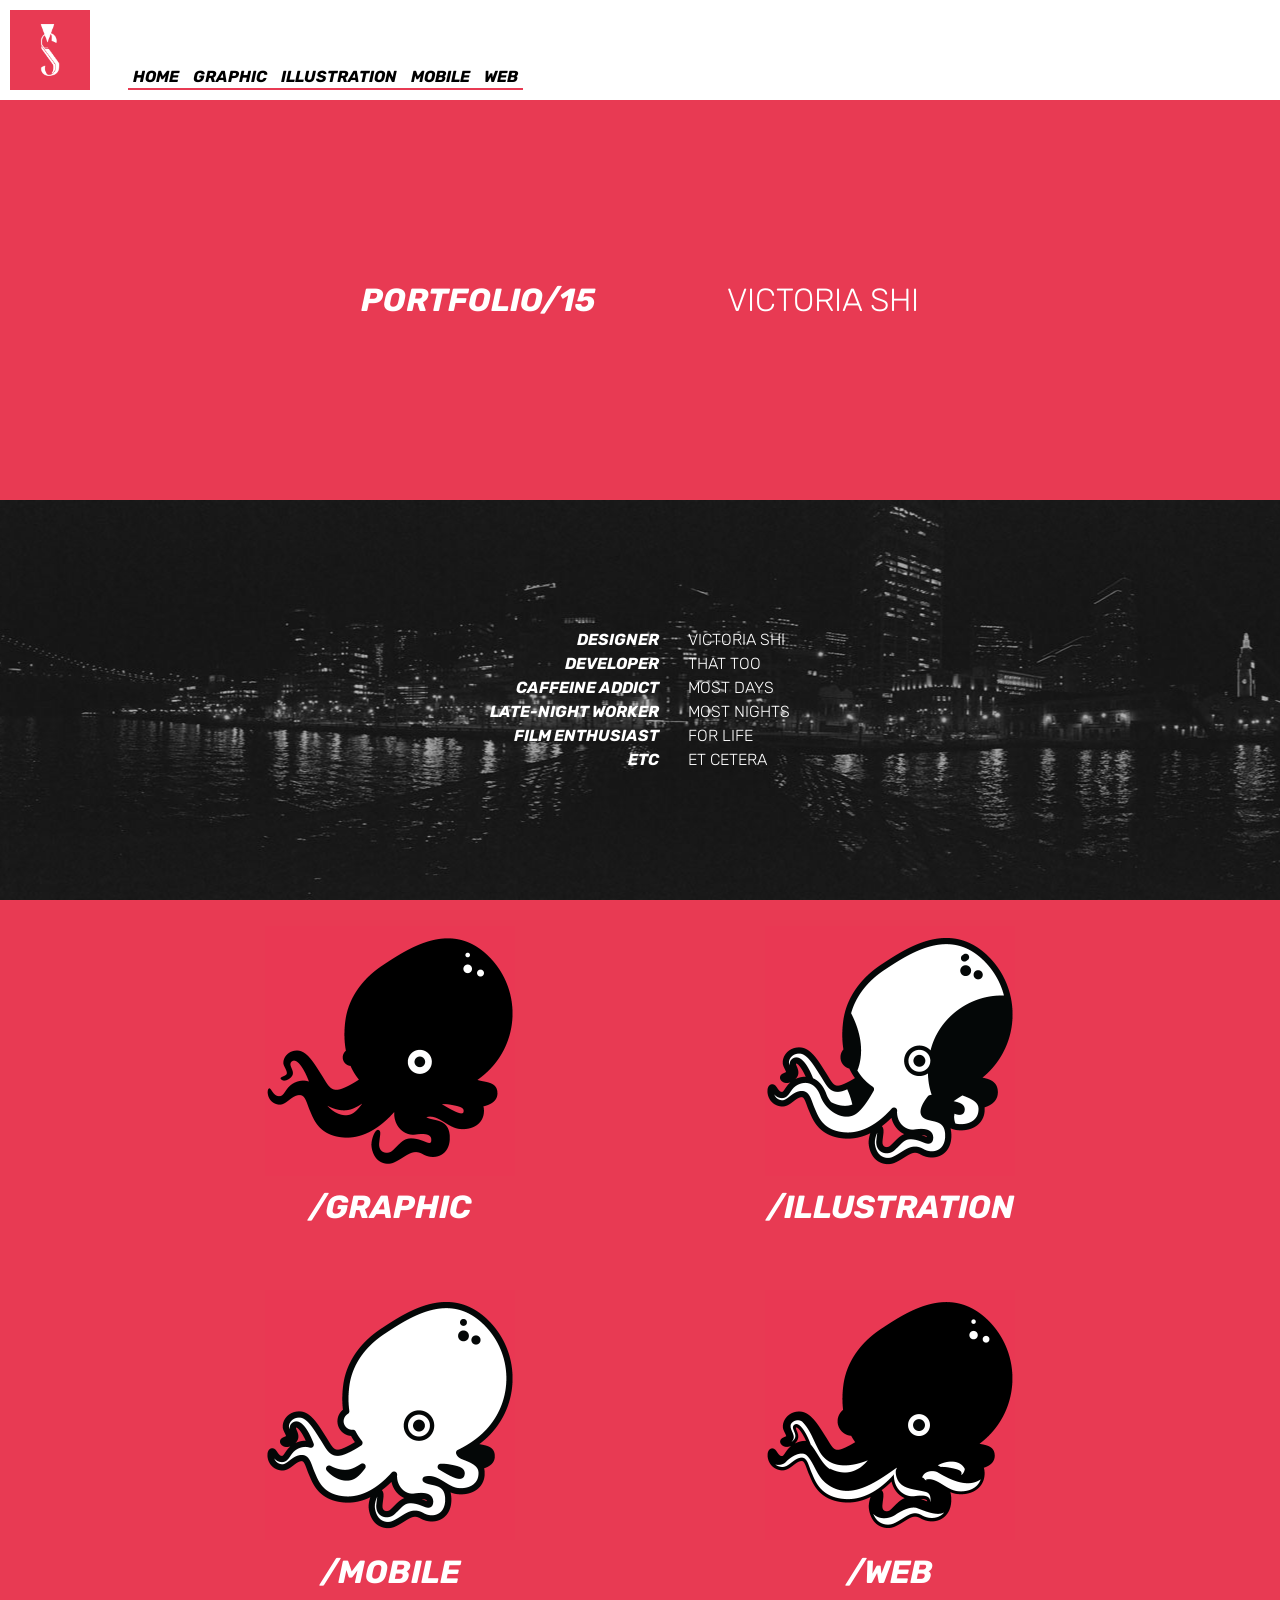
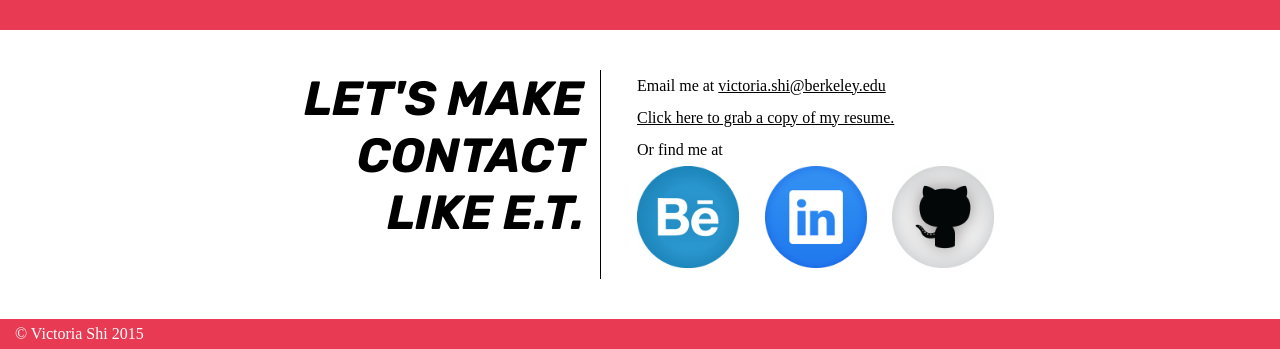
==== commit 0ff1c464: "fix dumb typo" ====
--- a/index.html
+++ b/index.html
@@ -44,8 +44,8 @@
     <span class="text-emphasis-light names">
         <p>Victoria Shi</p>
         <p>That too</p>
+        <p>Most days</p>
         <p>Most nights</p>
-        <p>Most days</p>
         <p>For life</p>
         <p>Et cetera</p>
     </span>
--- a/style.css
+++ b/style.css
@@ -196,7 +196,15 @@
   .contact .right {
     font-size: 1em; }
   .contact .contact-links-container {
+    display: -webkit-box;
+    display: -webkit-flex;
+    display: -moz-flex;
+    display: -ms-flexbox;
     display: flex;
+    -webkit-box-pack: center;
+    -ms-flex-pack: center;
+    -webkit-justify-content: center;
+    -moz-justify-content: center;
     justify-content: center; }
   .contact img {
     max-width: 80%; }
@@ -295,10 +303,29 @@
   margin-right: auto;
   margin-left: auto;
   background-color: white;
+  -webkit-box-align: center;
+  -ms-flex-align: center;
+  -webkit-align-items: center;
+  -moz-align-items: center;
   align-items: center;
+  display: -webkit-box;
+  display: -webkit-flex;
+  display: -moz-flex;
+  display: -ms-flexbox;
   display: flex;
+  -webkit-flex-wrap: wrap;
+  -moz-flex-wrap: wrap;
+  -ms-flex-wrap: wrap;
   flex-wrap: wrap;
+  -webkit-box-direction: normal;
+  -webkit-box-orient: horizontal;
+  -webkit-flex-direction: row;
+  -moz-flex-direction: row;
+  -ms-flex-direction: row;
   flex-direction: row;
+  -ms-flex-pack: distribute;
+  -webkit-justify-content: space-around;
+  -moz-justify-content: space-around;
   justify-content: space-around; }
   .illustration-container .item {
     border: 1px solid #f7f7f7;
@@ -357,7 +384,15 @@
   .graphic-container .item.full-vertical .screens,
   .smart-suds-container .item.full-vertical .screens,
   .web-container .item.full-vertical .screens {
+    -webkit-box-direction: normal;
+    -webkit-box-orient: vertical;
+    -webkit-flex-direction: column;
+    -moz-flex-direction: column;
+    -ms-flex-direction: column;
     flex-direction: column;
+    -webkit-flex-wrap: wrap;
+    -moz-flex-wrap: wrap;
+    -ms-flex-wrap: wrap;
     flex-wrap: wrap;
     width: 100%; }
   .mobile-container .item .screens,
@@ -368,7 +403,15 @@
     margin-right: auto;
     margin-left: auto;
     max-width: 800px;
+    display: -webkit-box;
+    display: -webkit-flex;
+    display: -moz-flex;
+    display: -ms-flexbox;
     display: flex;
+    -webkit-box-pack: center;
+    -ms-flex-pack: center;
+    -webkit-justify-content: center;
+    -moz-justify-content: center;
     justify-content: center; }
   .mobile-container .item img,
   .graphic-container .item img,
@@ -409,7 +452,14 @@
       margin: 40px 0; }
 .web-container .item .screens {
   width: 100%;
+  -webkit-flex-wrap: wrap;
+  -moz-flex-wrap: wrap;
+  -ms-flex-wrap: wrap;
   flex-wrap: wrap;
+  -webkit-box-align: center;
+  -ms-flex-align: center;
+  -webkit-align-items: center;
+  -moz-align-items: center;
   align-items: center; }
 .web-container .img-container {
   padding: 40px 0; }
@@ -430,12 +480,22 @@
   padding-left: 20px;
   text-indent: 0; }
 .smart-suds-container #final-app .screens {
+  -webkit-flex-wrap: wrap;
+  -moz-flex-wrap: wrap;
+  -ms-flex-wrap: wrap;
   flex-wrap: wrap;
+  -webkit-box-pack: center;
+  -ms-flex-pack: center;
+  -webkit-justify-content: center;
+  -moz-justify-content: center;
   justify-content: center; }
 .smart-suds-container #final-app .img-container {
   max-width: 33%; }
 
 #living-community .screens {
+  -webkit-flex-wrap: wrap;
+  -moz-flex-wrap: wrap;
+  -ms-flex-wrap: wrap;
   flex-wrap: wrap; }
 #living-community .caption {
   color: lightgray; }
@@ -458,7 +518,7 @@
     opacity: 0.5; }
 
 /* Small screens ----------- */
-@media only screen and (max-width: 500px) {
+@media only screen and (max-width: 500px), (max-device-width: 500px) {
   .contact .left,
   .contact .right {
     margin-right: auto;
@@ -471,7 +531,14 @@
     margin-bottom: 40px; }
 
   .smart-suds-container #final-app .screens {
+    -webkit-flex-wrap: wrap;
+    -moz-flex-wrap: wrap;
+    -ms-flex-wrap: wrap;
     flex-wrap: wrap;
+    -webkit-box-pack: center;
+    -ms-flex-pack: center;
+    -webkit-justify-content: center;
+    -moz-justify-content: center;
     justify-content: center; }
   .smart-suds-container #final-app .img-container {
     max-width: 100%; }
@@ -493,7 +560,15 @@
     .smart-suds-container #living-community .screens,
     .web-container .item .screens,
     .web-container #living-community .screens {
+      -webkit-box-direction: normal;
+      -webkit-box-orient: vertical;
+      -webkit-flex-direction: column;
+      -moz-flex-direction: column;
+      -ms-flex-direction: column;
       flex-direction: column;
+      -webkit-flex-wrap: wrap;
+      -moz-flex-wrap: wrap;
+      -ms-flex-wrap: wrap;
       flex-wrap: wrap;
       width: 100%; }
     .mobile-container .item .img-container,
@@ -558,6 +633,11 @@
   .graphic-container #living-community .screens,
   .smart-suds-container #living-community .screens,
   .web-container #living-community .screens {
+    -webkit-box-direction: normal;
+    -webkit-box-orient: horizontal;
+    -webkit-flex-direction: row;
+    -moz-flex-direction: row;
+    -ms-flex-direction: row;
     flex-direction: row; }
   .mobile-container #living-community .line,
   .graphic-container #living-community .line,
@@ -567,10 +647,30 @@
 
   .link {
     padding: 20px 0;
+    display: -webkit-box;
+    display: -webkit-flex;
+    display: -moz-flex;
+    display: -ms-flexbox;
     display: flex;
+    -webkit-flex-wrap: wrap;
+    -moz-flex-wrap: wrap;
+    -ms-flex-wrap: wrap;
     flex-wrap: wrap;
+    -webkit-box-direction: normal;
+    -webkit-box-orient: horizontal;
+    -webkit-flex-direction: row;
+    -moz-flex-direction: row;
+    -ms-flex-direction: row;
     flex-direction: row;
+    -webkit-box-pack: center;
+    -ms-flex-pack: center;
+    -webkit-justify-content: center;
+    -moz-justify-content: center;
     justify-content: center;
+    -webkit-box-align: center;
+    -ms-flex-align: center;
+    -webkit-align-items: center;
+    -moz-align-items: center;
     align-items: center; }
     .link .img-fill {
       width: 30%;
@@ -580,6 +680,11 @@
     width: 100%; }
 
   .mobile-container .item .screens {
+    -webkit-box-direction: normal;
+    -webkit-box-orient: horizontal;
+    -webkit-flex-direction: row;
+    -moz-flex-direction: row;
+    -ms-flex-direction: row;
     flex-direction: row; }
 
   .mobile-container .item .img-container {
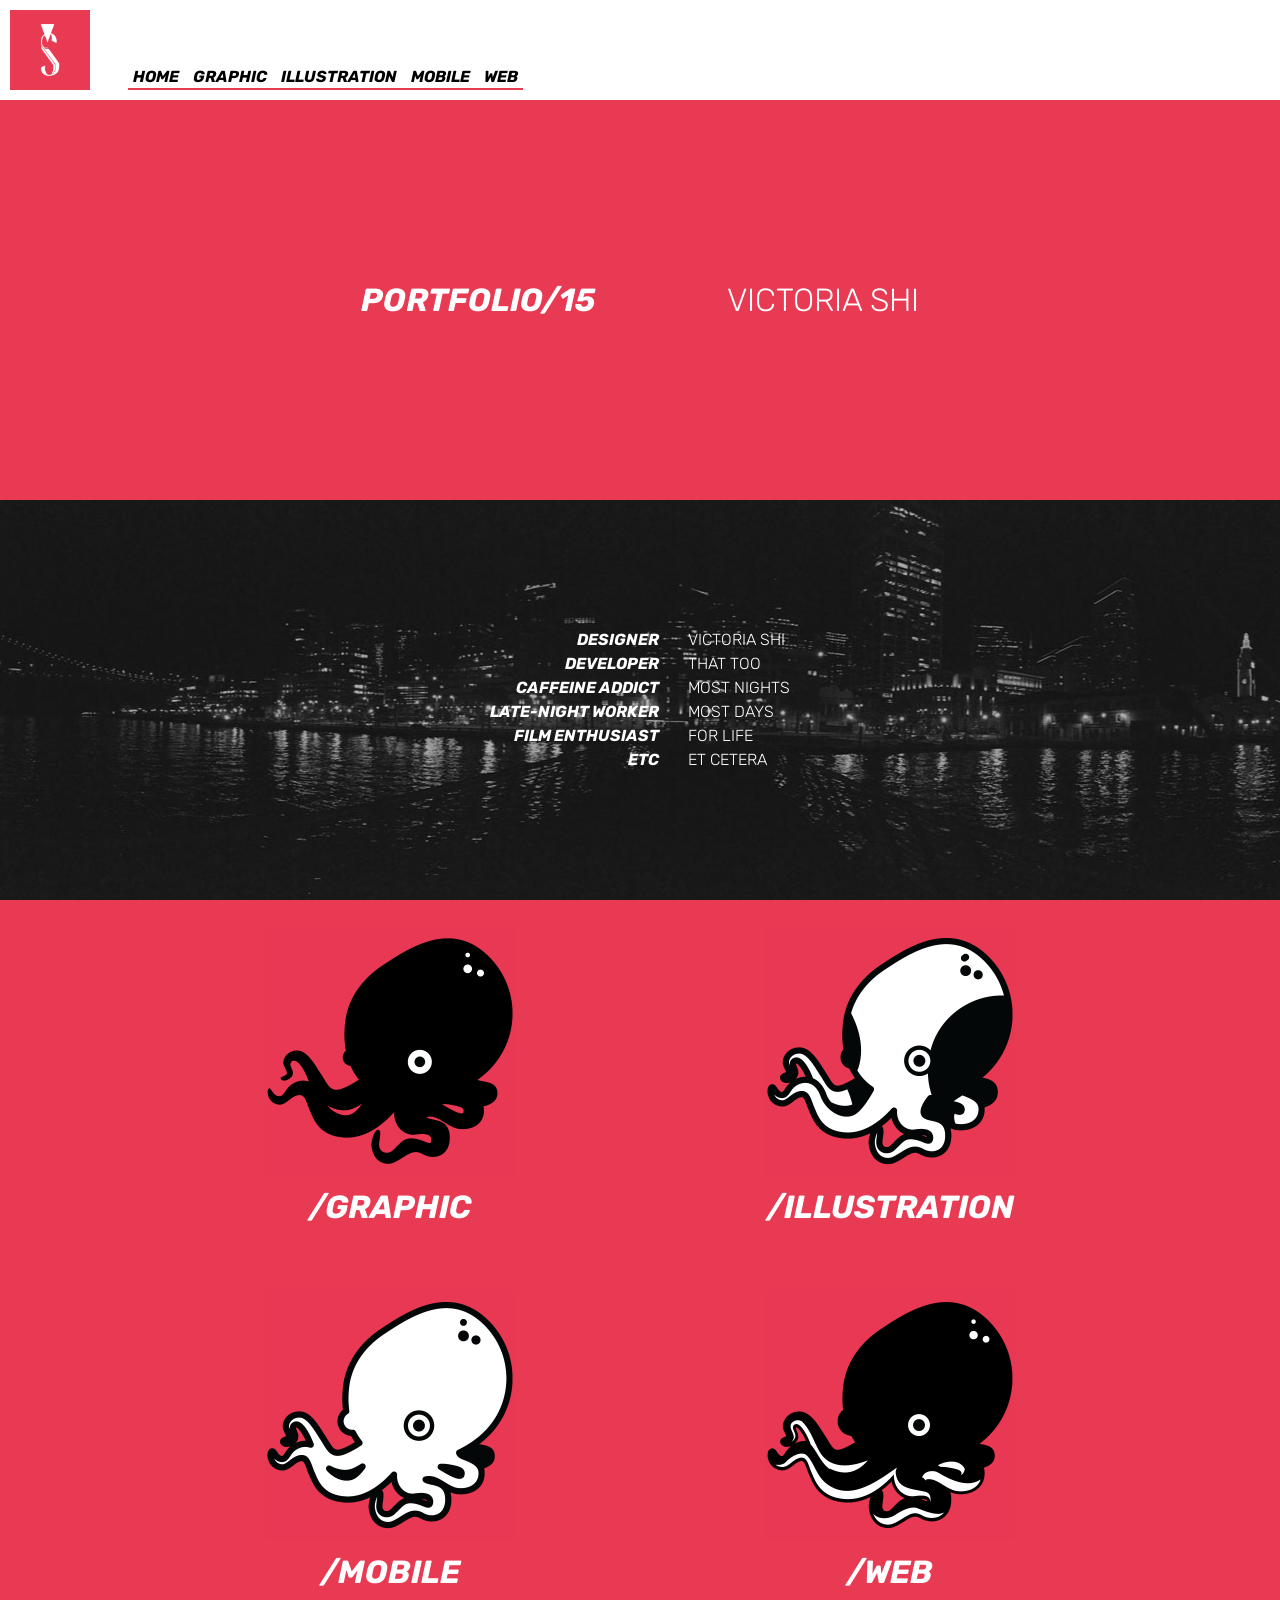
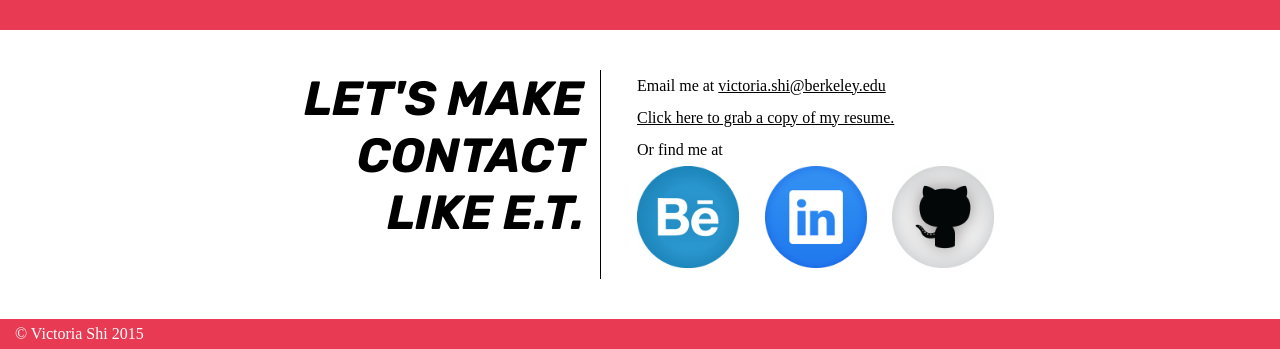
==== commit cd8c46ba: "good night" ====
--- a/index.html
+++ b/index.html
@@ -44,8 +44,8 @@
     <span class="text-emphasis-light names">
         <p>Victoria Shi</p>
         <p>That too</p>
+        <p>Most nights</p>
         <p>Most days</p>
-        <p>Most nights</p>
         <p>For life</p>
         <p>Et cetera</p>
     </span>
